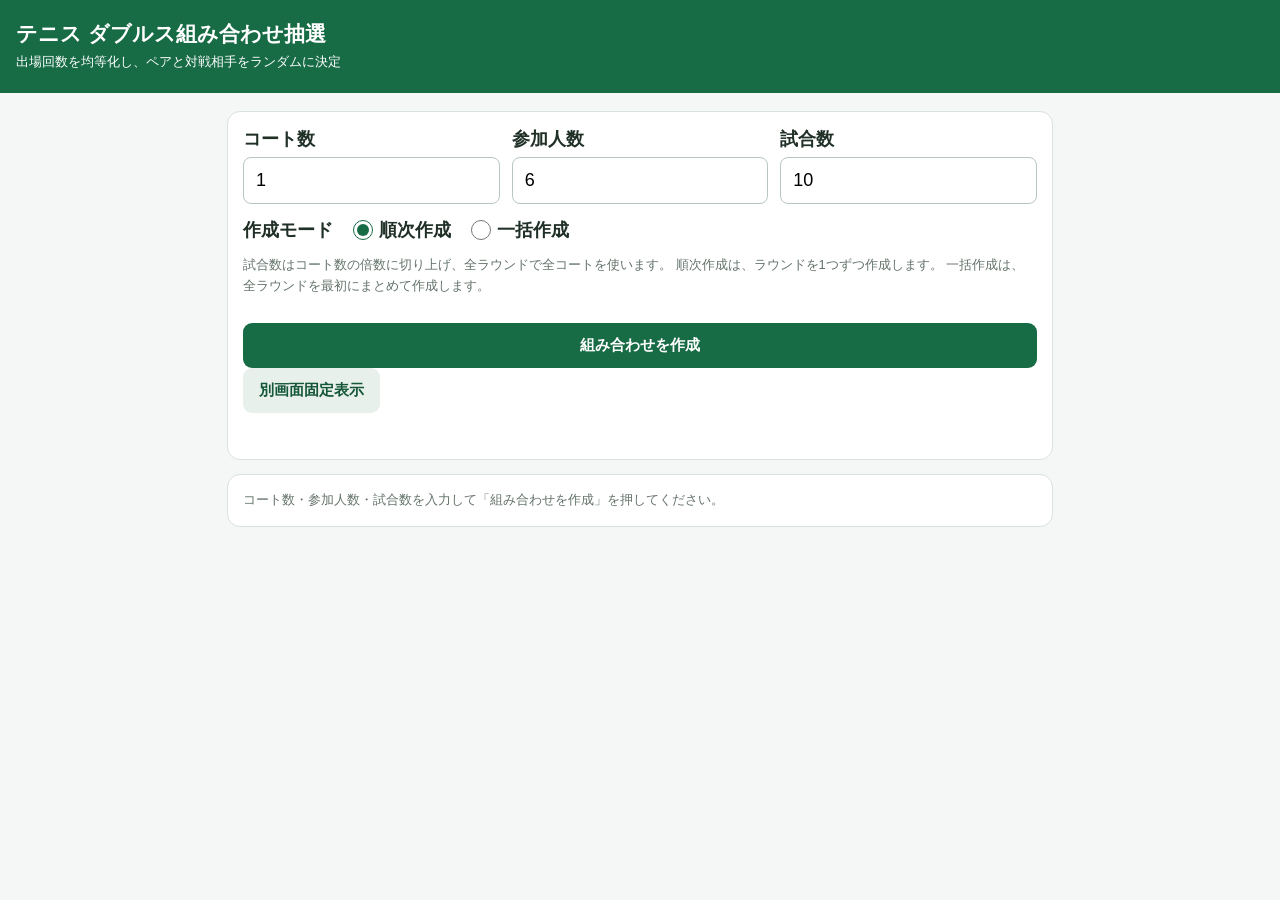
==== index.html @ 8c83d3bb "Add button for fixed display in new view" ====
<!doctype html>
<html lang="ja">
<head>
  <meta charset="utf-8">
  <meta name="viewport" content="width=device-width, initial-scale=1">
  <title>テニス ダブルス組み合わせ抽選</title>
  <link rel="stylesheet" href="style.css">
</head>

<body>
  <header>
    <h1>テニス ダブルス組み合わせ抽選</h1>
    <p class="hint">出場回数を均等化し、ペアと対戦相手をランダムに決定</p>
  </header>

  <main>
    <section class="panel">
      <div class="fields">
        <label>コート数
          <input id="courts" type="number" min="1" max="30" value="1" inputmode="numeric">
        </label>
        <label>参加人数
          <input id="players" type="number" min="4" max="200" value="6" inputmode="numeric">
        </label>
        <label>試合数
          <input id="totalMatches" type="number" min="1" max="1000" value="10" inputmode="numeric">
        </label>
      </div>
      <div class="mode" role="radiogroup" aria-label="作成モード">
        <span class="mode-title">作成モード</span>
        <label class="mode-option"><input type="radio" name="mode" value="seq" checked> 順次作成</label>
        <label class="mode-option"><input type="radio" name="mode" value="bulk"> 一括作成</label>
      </div>
      <p class="hint">
        試合数はコート数の倍数に切り上げ、全ラウンドで全コートを使います。
        順次作成は、ラウンドを1つずつ作成します。
        一括作成は、全ラウンドを最初にまとめて作成します。
      </p>
      <button class="primary" id="generate" type="button">組み合わせを作成</button>
      <button class="secondary wide" id="openView" type="button" disabled>別画面固定表示</button>
      <p id="error" class="hint error" role="alert"></p>
    </section>

    <section class="panel" id="results">
      <div class="hint">コート数・参加人数・試合数を入力して「組み合わせを作成」を押してください。</div>
    </section>
  </main>

  <script>
  (() => {
    'use strict';

    const $ = id => document.getElementById(id);
    let session = null;        // { courts, n, totalRounds, rounds: [], mode: 'bulk' | 'seq', requested }
    let matchByNo = new Map(); // 試合番号 → 試合

    /* ---------- ユーティリティ ---------- */
    function shuffle(array) {
      const a = array.slice();
      for (let i = a.length - 1; i > 0; i--) {
        const j = Math.floor(Math.random() * (i + 1));
        [a[i], a[j]] = [a[j], a[i]];
      }
      return a;
    }

    // 範囲は入力欄の min / max（HTML側）を使う
    function readInt(id, label) {
      const el = $(id);
      const min = Number(el.min), max = Number(el.max), value = Number(el.value);
      if (!Number.isInteger(value) || value < min || value > max) {
        throw new Error(label + 'は' + min + '〜' + max + 'で入力してください。');
      }
      return value;
    }

    /* ---------- 抽選ロジック ---------- */

    function newStats(n) {
      return {
        played: Array(n + 1).fill(0),                 // 出場回数
        partner: new Uint16Array((n + 1) * (n + 1)),  // ペアになった回数
        at: (a, b) => (a < b ? a * (n + 1) + b : b * (n + 1) + a)
      };
    }

    // 試合のリストを実績に加える
    function countMatches(stats, matches) {
      const { played, partner, at } = stats;
      matches.forEach(m => {
        const [a, b] = m.teamA, [c, d] = m.teamB;
        [a, b, c, d].forEach(p => played[p]++);
        partner[at(a, b)]++;
        partner[at(c, d)]++;
      });
    }

    // 順次作成の実績：完了にチェックが入っている試合に加え、
    // 直前のラウンドは進行中として全試合を出場済みに数える
    // （未完了でも次を作ったときに、同じ人が続けて選ばれないようにするため）
    function collectStats(n) {
      const lastRound = session.rounds[session.rounds.length - 1];
      const counted = new Set(lastRound ? lastRound.matches.map(m => m.no) : []);
      document.querySelectorAll('.match-check:checked').forEach(x => counted.add(Number(x.dataset.match)));

      const stats = newStats(n);
      countMatches(stats, [...counted].map(no => matchByNo.get(no)));
      return stats;
    }

    // 1ラウンド分を作る（実績 stats をもとに選出と並べ替え）
    function createRound(stats, courts, n, roundIndex) {
      const { played, partner, at } = stats;
      const ids = Array.from({ length: n }, (_, i) => i + 1);

      // 並べ方の悪さ：同じペアになった回数の合計（対戦相手の重複は見ない）
      function cost(arr) {
        let c = 0;
        for (let i = 0; i < arr.length; i += 4) {
          c += partner[at(arr[i], arr[i + 1])] + partner[at(arr[i + 2], arr[i + 3])];
        }
        return c;
      }

      // 出場回数が同じ人同士だけを入れ替えて並べる（回数の順序は崩さない）
      function shuffleTies(arr) {
        const out = [];
        for (let i = 0; i < arr.length; ) {
          let j = i;
          while (j < arr.length && played[arr[j]] === played[arr[i]]) j++;
          out.push(...shuffle(arr.slice(i, j)));
          i = j;
        }
        return out;
      }

      // 出場回数が少ない順に必要人数を選ぶ。
      //   ・境目より回数の少ない人は全員出場（sure）
      //   ・境目と同じ回数の人（pool）は、その中から不足分を選ぶ。
      //     誰を選ぶかは待機の有無ではなく、同じペアが重ならないことで決める
      const need = courts * 4;
      const order = shuffle(ids).sort((a, b) => played[a] - played[b]);
      const cut = played[order[need - 1]];
      const sure = order.filter(p => played[p] < cut);
      const pool = order.filter(p => played[p] === cut);
      const take = need - sure.length;

      function build() {
        const sh = shuffle(pool);
        return { arr: shuffleTies([...sure, ...sh.slice(0, take)]), spare: sh.slice(take) };
      }

      // ランダム抽選＋山登りで、同じペアの少ない「選び方・並べ方」を探す
      let cur = build();
      let curCost = cost(cur.arr);

      for (let t = 0; t < 200 && curCost > 0; t++) {
        const cand = build();
        const c = cost(cand.arr);
        if (c < curCost) { cur = cand; curCost = c; }
      }

      const { arr, spare } = cur;
      for (let t = 0; t < 400 && curCost > 0; t++) {
        const i = Math.floor(Math.random() * arr.length);
        if (spare.length && played[arr[i]] === cut && Math.random() < 0.5) {
          // 出場者と、同じ回数の待機候補を入れ替える
          const k = Math.floor(Math.random() * spare.length);
          [arr[i], spare[k]] = [spare[k], arr[i]];
          const c = cost(arr);
          if (c <= curCost) curCost = c;
          else [arr[i], spare[k]] = [spare[k], arr[i]];
        } else {
          // 出場者同士で、同じ回数の人を入れ替える
          const j = Math.floor(Math.random() * arr.length);
          if (i === j || played[arr[i]] !== played[arr[j]]) continue;
          [arr[i], arr[j]] = [arr[j], arr[i]];
          const c = cost(arr);
          if (c <= curCost) curCost = c;
          else [arr[i], arr[j]] = [arr[j], arr[i]];
        }
      }

      // 回数が少ない人から順に、先頭の試合・左のチームの先頭へ詰める
      //   1試合目 = [A1・A2 vs B1・B2]、2試合目 = …
      const chosenSet = new Set(arr);
      const matches = [];
      for (let c = 0; c < courts; c++) {
        const [a, b, x, y] = arr.slice(c * 4, c * 4 + 4);
        matches.push({ no: roundIndex * courts + c + 1, court: c + 1, teamA: [a, b], teamB: [x, y] });
      }
      return { matches, waiting: ids.filter(x => !chosenSet.has(x)) };
    }

    // 一括作成：全ラウンドを、作成済みのラウンドをすべて実績として数えながら順に作る。
    // existing（作成済みのラウンド）があるときは、その続きのラウンドだけを作って返す。
    // 何通りか作り直して、同じペアの重複が最も少ない組み合わせを採用する
    // （入力が大きいときは時間で打ち切り、最低1通りは必ず作る）
    function buildAll(courts, n, totalRounds, existing = []) {
      const pairRepeats = partner => partner.reduce((t, v) => t + (v > 1 ? v - 1 : 0), 0);
      const base = existing.flatMap(r => r.matches);
      const started = performance.now();
      let best = null, bestScore = Infinity;

      for (let attempt = 0; attempt < 20; attempt++) {
        const stats = newStats(n);
        countMatches(stats, base);
        const rounds = [];
        for (let r = existing.length; r < totalRounds; r++) {
          const round = createRound(stats, courts, n, r);
          rounds.push(round);
          countMatches(stats, round.matches);
        }
        const score = pairRepeats(stats.partner);
        if (score < bestScore) { best = rounds; bestScore = score; }
        if (bestScore === 0 || performance.now() - started > 400) break;
      }
      return best;
    }

    /* ---------- 描画 ---------- */
    const pairText = pair => pair[0] + '・' + pair[1];

    function renderMatch(m) {
      return `
        <div class="match" id="match-${m.no}" role="button" tabindex="0" aria-pressed="false">
          <div class="match-head"><span>第${m.no}試合</span><b>コート${m.court}</b></div>
          <div class="teams">
            <div class="team">${pairText(m.teamA)}</div>
            <div class="vs">VS</div>
            <div class="team">${pairText(m.teamB)}</div>
          </div>
          <div class="match-bottom">
            <span class="tap-hint">タッチで完了</span>
            <span class="done-badge">✔ 完了（もう一度タッチで取消）</span>
            <input type="checkbox" class="match-check" data-match="${m.no}" hidden>
          </div>
        </div>`;
    }

    /* ---------- 別タブ表示 ----------
       抽選結果と完了状況を URL の # 以降に入れて、同じページを「結果の表示」で開く。
       更新しても同じ内容が出て、スタイルも同じ style.css をそのまま使える。
       形式：#view=コート数/人数/ラウンド（~区切り）&done=完了した試合番号（,区切り）
             ラウンドは試合（,区切り）、試合は「A1-A2.B1-B2」 */
    function encodeView(done = []) {
      const rounds = session.rounds
        .map(r => r.matches.map(m => m.teamA.join('-') + '.' + m.teamB.join('-')).join(','))
        .join('~');
      return '#view=' + session.courts + '/' + session.n + '/' + rounds +
        (done.length ? '&done=' + done.join(',') : '');
    }

    // 不正な値なら null を返す（通常の画面を表示する）
    function decodeView(hash) {
      const m = /^#view=(\d+)\/(\d+)\/([\d.,~-]+)(?:&done=([\d,]*))?$/.exec(hash);
      if (!m) return null;
      const courts = Number(m[1]), n = Number(m[2]);
      if (courts < 1 || n < courts * 4) return null;

      const rounds = [];
      for (const text of m[3].split('~')) {
        const matches = text.split(',').map((t, c) => {
          const teams = t.split('.').map(x => x.split('-').map(Number));
          return { no: rounds.length * courts + c + 1, court: c + 1, teamA: teams[0], teamB: teams[1] };
        });
        const ids = matches.flatMap(x => x.teamA && x.teamB ? [...x.teamA, ...x.teamB] : [NaN]);
        const valid = matches.length === courts && ids.length === courts * 4 &&
          matches.every(x => x.teamA.length === 2 && x.teamB.length === 2) &&
          new Set(ids).size === ids.length &&
          ids.every(x => Number.isInteger(x) && x >= 1 && x <= n);
        if (!valid) return null;

        const used = new Set(ids);
        rounds.push({ matches, waiting: Array.from({ length: n }, (_, i) => i + 1).filter(x => !used.has(x)) });
      }

      const done = m[4] ? m[4].split(',').map(Number) : [];
      if (done.some(no => !Number.isInteger(no) || no < 1 || no > rounds.length * courts)) return null;
      return { courts, n, rounds, done };
    }

    // 別タブの表示：完了のチェックと参加者別の試合数も、元の画面と同じように使える
    function showView(view) {
      const { courts, n, rounds, done } = view;
      const title = '抽選結果（コート' + courts + '・' + n + '人）';

      session = { courts, n, totalRounds: rounds.length, rounds, mode: 'view', requested: rounds.length * courts };
      matchByNo = new Map(rounds.flatMap(r => r.matches).map(m => [m.no, m]));

      document.title = title;
      document.querySelector('header h1').textContent = title;
      document.querySelector('header .hint').hidden = true;
      document.querySelector('main > .panel').hidden = true; // 入力フォーム
      $('results').innerHTML = `
        <div class="stats">
          <div class="stat"><small>合計試合数</small><b>${rounds.length * courts}</b></div>
          <div class="stat"><small>完了試合数</small><b id="doneCount">0</b></div>
        </div>
        <label class="all-check-label">
          <input type="checkbox" id="checkAll"> 全試合を一括で完了にする
        </label>
        <div id="rounds">${rounds.map(renderRound).join('')}</div>
        ${renderCountTable(n)}`;

      const doneSet = new Set(done);
      document.querySelectorAll('.match-check').forEach(x => { x.checked = doneSet.has(Number(x.dataset.match)); });
      updateProgress();
    }

    function openInNewTab() {
      const done = [...document.querySelectorAll('.match-check:checked')].map(x => Number(x.dataset.match));
      if (!window.open(location.href.split('#')[0] + encodeView(done), '_blank')) {
        $('error').textContent = 'ポップアップがブロックされました。許可してからもう一度押してください。';
      }
    }

    function renderRound(round, index) {
      const waiting = round.waiting.length
        ? round.waiting.map(x => x + '番').join('、')
        : 'なし';
      return `
        <div class="round" id="round-${index + 1}">
          <b>🎾第${index + 1}ラウンド</b>
          ${round.matches.map(renderMatch).join('')}
          <div class="waiting">待機：${waiting}</div>
        </div>`;
    }

    function renderCountTable(n) {
      const rows = Array.from({ length: n }, (_, i) => `
          <tr>
            <td>${i + 1}番</td>
            <td class="done-cell" id="done-count-${i + 1}">0回</td>
          </tr>`).join('');
      return `
        <div class="round">
          <b class="count-title">参加者別 試合数</b>
          <table>
            <thead><tr><th>参加者番号</th><th>完了試合数</th></tr></thead>
            <tbody>${rows}</tbody>
          </table>
        </div>`;
    }

    function renderResults(requested) {
      const { courts, n, totalRounds } = session;
      const total = totalRounds * courts;
      $('results').innerHTML = `
        <b>抽選結果：${totalRounds}ラウンド・合計${total}試合</b>
        ${requested !== total
          ? `<p class="hint">入力された${requested}試合を、全コートを使い切る${total}試合（${totalRounds}ラウンド）に調整しました。</p>`
          : ''}
        <div class="stats">
          <div class="stat"><small>コート数</small><b>${courts}</b></div>
          <div class="stat"><small>参加人数</small><b>${n}</b></div>
          <div class="stat"><small>合計試合数</small><b>${total}</b></div>
          <div class="stat"><small>作成済みラウンド</small><b id="createdRounds">0</b></div>
          <div class="stat"><small>完了試合数</small><b id="doneCount">0</b></div>
        </div>
        <label class="all-check-label">
          <input type="checkbox" id="checkAll"> 作成済みの全ラウンドを一括で完了にする
        </label>
        <div id="rounds"></div>
        <div class="next-area" id="nextArea"></div>
        ${renderCountTable(n)}`;
    }

    // ラウンドを1つ作って末尾に追加する
    function addRound() {
      const { courts, n } = session;
      const index = session.rounds.length;
      const round = createRound(collectStats(n), courts, n, index);

      session.rounds.push(round);
      round.matches.forEach(m => matchByNo.set(m.no, m));
      $('rounds').insertAdjacentHTML('beforeend', renderRound(round, index));
      $('createdRounds').textContent = session.rounds.length;
      updateProgress();
      return index + 1;
    }

    // 一括作成：作成済みの全ラウンドをまとめて表示する
    function showAllRounds(rounds) {
      session.rounds = rounds;
      rounds.forEach(r => r.matches.forEach(m => matchByNo.set(m.no, m)));
      $('rounds').innerHTML = rounds.map(renderRound).join('');
      $('createdRounds').textContent = rounds.length;
      updateProgress();
    }

    // 「次のラウンドを作成」ボタン：直前のラウンドが未完了でも押せる
    function updateNextArea(lastDone) {
      if (session.mode === 'view') return; // 別タブ表示には次のラウンド作成はない
      const created = session.rounds.length;
      if (created >= session.totalRounds) {
        $('nextArea').innerHTML = '<p class="hint">全ラウンドを作成しました。</p>';
        return;
      }
      $('nextArea').innerHTML = `
        <button class="primary" data-action="next" type="button">
          第${created + 1}ラウンドを作成
        </button>
        <p class="hint">${lastDone
          ? '完了試合数の実績をもとに、出場回数が均等になるよう組みます。'
          : '第' + created + 'ラウンドに未完了の試合があります。作成すると、第' + created + 'ラウンドは出場済みとして扱います。'}</p>`;
    }

    function updateProgress() {
      const checks = [...document.querySelectorAll('.match-check')];
      const checked = checks.filter(x => x.checked);
      const doneNos = new Set(checked.map(x => Number(x.dataset.match)));
      $('doneCount').textContent = checked.length;

      // 一括チェック：全試合完了ならON、一部だけなら中間表示
      const all = $('checkAll');
      all.checked = checks.length > 0 && checked.length === checks.length;
      all.indeterminate = checked.length > 0 && checked.length < checks.length;
      checks.forEach(x => {
        const card = $('match-' + x.dataset.match);
        card.classList.toggle('done', x.checked);
        card.setAttribute('aria-pressed', x.checked);
      });

      // 参加者別の完了試合数：チェック状態から毎回数え直す（外せば自動で減算）
      const tally = Array(session.n + 1).fill(0);
      doneNos.forEach(no => {
        const m = matchByNo.get(no);
        [...m.teamA, ...m.teamB].forEach(p => tally[p]++);
      });
      for (let i = 1; i <= session.n; i++) {
        $('done-count-' + i).textContent = tally[i] + '回';
      }

      // 別タブ表示では、更新しても完了状況が残るよう URL に保存する
      if (session.mode === 'view') {
        history.replaceState(null, '', location.pathname + location.search + encodeView([...doneNos].sort((a, b) => a - b)));
      }

      // 最後に作ったラウンドが全て完了か
      const last = session.rounds[session.rounds.length - 1];
      updateNextArea(last.matches.every(m => doneNos.has(m.no)));
    }

    // すべての試合が完了したあとに試合数が増えたとき、作成済みの内容を残して続きのラウンドを作る
    //   順次作成：次のラウンドを1つ作る　／　一括作成：増えた分のラウンドをまとめて作る
    function continueRounds(requested) {
      const { courts, n, mode } = session;
      const old = session.rounds;
      const doneMax = old.length * courts; // これまでの試合はすべて完了済み

      disarm();
      session.totalRounds = Math.ceil(requested / courts);
      session.requested = requested;
      const all = mode === 'bulk' ? old.concat(buildAll(courts, n, session.totalRounds, old)) : old;

      renderResults(requested);
      showAllRounds(all);
      document.querySelectorAll('.match-check').forEach(x => { x.checked = Number(x.dataset.match) <= doneMax; });
      updateProgress();

      const first = mode === 'bulk' ? old.length + 1 : addRound();
      $('round-' + first).scrollIntoView({ behavior: 'smooth' });
    }

    /* ---------- 実行 ---------- */
    // 作り直しの確認：confirm() は埋め込み表示などで無効になり、
    // ボタンが効かないように見えるため、ボタンの2回押しで確認する
    let armed = null, armTimer = null;

    function disarm() {
      if (!armed) return;
      armed.btn.textContent = armed.label;
      armed = null;
      clearTimeout(armTimer);
    }

    function confirmByButton(btn) {
      if (armed && armed.btn === btn) { disarm(); return true; } // 2回目の押下で実行
      disarm();
      armed = { btn, label: btn.textContent };
      btn.textContent = 'もう一度押すと再組合';
      armTimer = setTimeout(disarm, 4000);
      return false;
    }

    function draw(btn) {
      $('error').textContent = '';
      try {
        const courts    = readInt('courts', 'コート数');
        const n         = readInt('players', '参加人数');
        const requested = readInt('totalMatches', '試合数');
        const mode      = document.querySelector('input[name="mode"]:checked').value;

        // 全コートを同時に使うには、1コートあたり4人が必要
        if (n < courts * 4) {
          throw new Error('コート数' + courts + 'には最低' + (courts * 4) + '人必要です。'
            + 'コート数を減らすか、参加人数を増やしてください。');
        }

        // すべての試合が完了していて、同じ設定のまま試合数だけを変えたとき
        //   ・作成済みより増えた → 続きのラウンドを作る
        //   ・減らした（または切り上げ分の範囲内）→ 何もしない
        //   ・作成時と同じ試合数 → 通常の作り直し
        const allDone = session && [...document.querySelectorAll('.match-check')].every(x => x.checked);
        if (allDone && session.courts === courts && session.n === n && session.mode === mode) {
          if (requested > session.totalRounds * courts) {
            continueRounds(requested);
            return;
          }
          if (requested !== session.requested) return;
        }

        // 作成済みの組み合わせやチェックが消える前に確認する
        // （一括作成はチェックがなければ、そのまま作り直す）
        if (session && (document.querySelector('.match-check:checked') ||
                        (session.mode === 'seq' && session.rounds.length > 1)) &&
            !confirmByButton(btn)) {
          return;
        }

        // 試合数は「コート数の倍数」に切り上げ、最終ラウンドも全コートを使う
        const totalRounds = Math.ceil(requested / courts);

        session = { courts, n, totalRounds, rounds: [], mode, requested };
        matchByNo = new Map();
        renderResults(requested);
        $('openView').disabled = false; // 組み合わせができてから使える
        if (mode === 'bulk') {
          showAllRounds(buildAll(courts, n, totalRounds)); // 全ラウンドを一度に作る
        } else {
          addRound(); // 最初は第1ラウンドだけ作る
        }
        $('results').scrollIntoView({ behavior: 'smooth' });
      } catch (e) {
        $('error').textContent = e.message;
      }
    }

    $('generate').addEventListener('click', e => draw(e.currentTarget));
    $('openView').addEventListener('click', openInNewTab);

    // 別タブ（#view=...）で開かれたときは、結果だけを表示する
    const view = decodeView(location.hash);
    if (view) showView(view);

    // 試合の枠をタッチ（クリック）すると、完了／取り消しを切り替える
    // （完了の状態は、見えない .match-check に持たせている）
    function toggleMatch(card) {
      const box = card.querySelector('.match-check');
      box.checked = !box.checked;
      updateProgress();
    }

    // 結果エリアのイベントは1回だけ登録（再描画しても付け直し不要）
    const results = $('results');

    results.addEventListener('change', e => {
      if (e.target.id !== 'checkAll') return;
      // 作成済みの全試合をまとめて ON/OFF
      document.querySelectorAll('.match-check').forEach(x => { x.checked = e.target.checked; });
      updateProgress();
    });

    results.addEventListener('keydown', e => {
      if ((e.key === 'Enter' || e.key === ' ') && e.target.classList.contains('match')) {
        e.preventDefault();
        toggleMatch(e.target);
      }
    });

    results.addEventListener('click', e => {
      const card = e.target.closest('.match');
      if (card) {
        toggleMatch(card);
        return;
      }
      const action = e.target.dataset.action;
      if (action === 'next') {
        const no = addRound();
        $('round-' + no).scrollIntoView({ behavior: 'smooth' });
      }
    });
  })();
  </script>
</body>
</html>
---- style.css ----
/* ライト（既定）。色はここにまとめ、ダークは下の media query で差し替える */
:root {
  color-scheme: light dark;

  --bg: #f4f7f5;
  --surface: #fff;
  --text: #203027;
  --muted: #64736a;
  --border: #d9e2dc;
  --divider: #e1e9e3;
  --soft: #f0f5f1;
  --error: #b42318;

  --green: #176b45;          /* 背景に使う緑（ヘッダー・主ボタン） */
  --on-green: #fff;          /* 緑の上の文字 */
  --green-text: #176b45;     /* 面の上に置く緑（文字・チェック・枠） */
  --btn-soft: #e8f0eb;
  --btn-soft-text: #145638;

  --input-bg: #fff;
  --input-text: #000;
  --input-border: #b9c8bf;

  --match-head: #526258;
  --team-bg: #f1f6f2;
  --vs: #78857d;
  --waiting: #5d6c62;
  --done-bg: #f0f7f2;
  --done-border: #9bc5a8;
}

/* ダーク（端末の設定がダークのときだけ、上の色を差し替える） */
@media (prefers-color-scheme: dark) {
  :root {
    --bg: #101612;
    --surface: #18211b;
    --text: #e6efe9;
    --muted: #9db0a4;
    --border: #2c3a32;
    --divider: #2c3a32;
    --soft: #202c25;
    --error: #ff8a80;

    --green: #1f7a50;
    --on-green: #fff;
    --green-text: #5fd39b;
    --btn-soft: #26352c;
    --btn-soft-text: #bfe8d2;

    --input-bg: #101612;
    --input-text: #e6efe9;
    --input-border: #415449;

    --match-head: #a8bbb0;
    --team-bg: #202c25;
    --vs: #8a9e92;
    --waiting: #a8bbb0;
    --done-bg: #1c3326;
    --done-border: #2f6b49;
  }
}

* {
  box-sizing: border-box;
}

body {
  margin: 0;
  background: var(--bg);
  color: var(--text);
  font-family: -apple-system, BlinkMacSystemFont, "Hiragino Sans",
               "Noto Sans JP", Meiryo, sans-serif;
}

/* ---------- レイアウト ---------- */
header {
  background: var(--green);
  color: var(--on-green);
  padding: 20px 16px;
}
header h1 {
  margin: 0;
  font-size: 21px;
}
header .hint {
  color: var(--on-green);
  margin: 4px 0 0;
}

main {
  max-width: 850px;
  margin: 18px auto;
  padding: 0 12px 40px;
}

.panel {
  background: var(--surface);
  border: 1px solid var(--border);
  border-radius: 13px;
  padding: 15px;
  margin-bottom: 14px;
}

.hint {
  font-size: 13px;
  color: var(--muted);
  line-height: 1.6;
}

/* ---------- 入力フォーム ---------- */
.fields {
  display: grid;
  grid-template-columns: repeat(3, 1fr);
  gap: 12px;
}

label {
  font-weight: 650;
  font-size: 18px;
}

input[type=number] {
  display: block;
  width: 100%;
  margin-top: 6px;
  padding: 12px;
  border: 1px solid var(--input-border);
  border-radius: 8px;
  background: var(--input-bg);
  color: var(--input-text);
  font-size: 18px;
}

.mode {
  display: flex;
  align-items: center;
  flex-wrap: wrap;
  gap: 8px 20px;
  margin-top: 14px;
  font-size: 18px;
}
.mode-title {
  font-weight: 650;
}
.mode-option {
  display: flex;
  align-items: center;
  gap: 6px;
  cursor: pointer;
}
.mode-option input {
  width: 20px;
  height: 20px;
  margin: 0;
  accent-color: var(--green-text);
}

.error {
  color: var(--error);
  font-size: 14px;
  font-weight: 700;
  min-height: 1.6em;
  margin: 8px 0 0;
}

/* ---------- ボタン ---------- */
button {
  border: 0;
  border-radius: 9px;
  padding: 13px 16px;
  font-size: 15px;
  font-weight: 700;
  cursor: pointer;
}
.primary {
  background: var(--green);
  color: var(--on-green);
  width: 100%;
  margin-top: 14px;
}
.secondary {
  background: var(--btn-soft);
  color: var(--btn-soft-text);
}

/* ---------- 結果ヘッダー ---------- */
.toolbar {
  display: flex;
  justify-content: space-between;
  align-items: center;
  gap: 8px;
  flex-wrap: wrap;
}

.stats {
  display: flex;
  gap: 8px;
  flex-wrap: wrap;
  margin: 12px 0;
}
.stat {
  background: var(--soft);
  padding: 9px 12px;
  border-radius: 8px;
}
.stat small {
  display: block;
  color: var(--muted);
  font-size: 11px;
}
.stat b {
  font-size: 19px;
}

/* ---------- ラウンド・試合 ---------- */
.round {
  margin-top: 18px;
  font-size: 20px;
}

.all-check-label {
  display: flex;
  align-items: center;
  gap: 8px;
  font-size: 16px;
  font-weight: 650;
  cursor: pointer;
  margin: 4px 0 12px;
}
.all-check-label input {
  width: 23px;
  height: 23px;
  accent-color: var(--green-text);
}

.next-area {
  margin-top: 18px;
}
.next-area .primary {
  margin-top: 0;
}
.next-area .hint {
  margin: 6px 0 0;
  text-align: center;
}

.match {
  border: 1px solid var(--border);
  border-radius: 10px;
  padding: 11px;
  margin: 8px 0;
  cursor: pointer;
  touch-action: manipulation;
  user-select: none;
  -webkit-tap-highlight-color: transparent;
}
.match:focus-visible {
  outline: 3px solid var(--green-text);
  outline-offset: 2px;
}
.match.done {
  background: var(--done-bg);
  border-color: var(--done-border);
}

.match-head {
  display: flex;
  justify-content: space-between;
  font-size: 18px;
  color: var(--match-head);
  margin-bottom: 9px;
}

.teams {
  display: grid;
  grid-template-columns: 1fr auto 1fr;
  gap: 7px;
  align-items: center;
}
.team {
  background: var(--team-bg);
  padding: 12px 5px;
  text-align: center;
  border-radius: 8px;
  font-weight: 700;
  font-size: 30px;
}
.vs {
  font-size: 12px;
  color: var(--vs);
}

.match-bottom {
  display: flex;
  justify-content: center;
  align-items: center;
  gap: 8px;
  margin-top: 11px;
  padding-top: 9px;
  border-top: 1px solid var(--divider);
}
.tap-hint {
  font-size: 14px;
  color: var(--muted);
}
.match.done .tap-hint {
  display: none;
}

.done-badge {
  display: none;
  font-size: 14px;
  font-weight: 700;
  color: var(--green-text);
}
.match.done .done-badge {
  display: inline;
}

.waiting {
  font-size: 16px;
  color: var(--waiting);
  line-height: 1.6;
  margin-top: 8px;
}

/* ---------- 出場回数表 ---------- */
table {
  width: 100%;
  border-collapse: collapse;
  font-size: 20px;
}
th, td {
  padding: 8px;
  border-bottom: 1px solid var(--border);
  text-align: center;
}
td.done-cell {
  font-weight: 700;
  color: var(--green-text);
}
.count-title {
  display: block;
  text-align: center;
  font-size: 22px;
}

@media (max-width: 500px) {
  .fields {
    grid-template-columns: 1fr;
  }
}
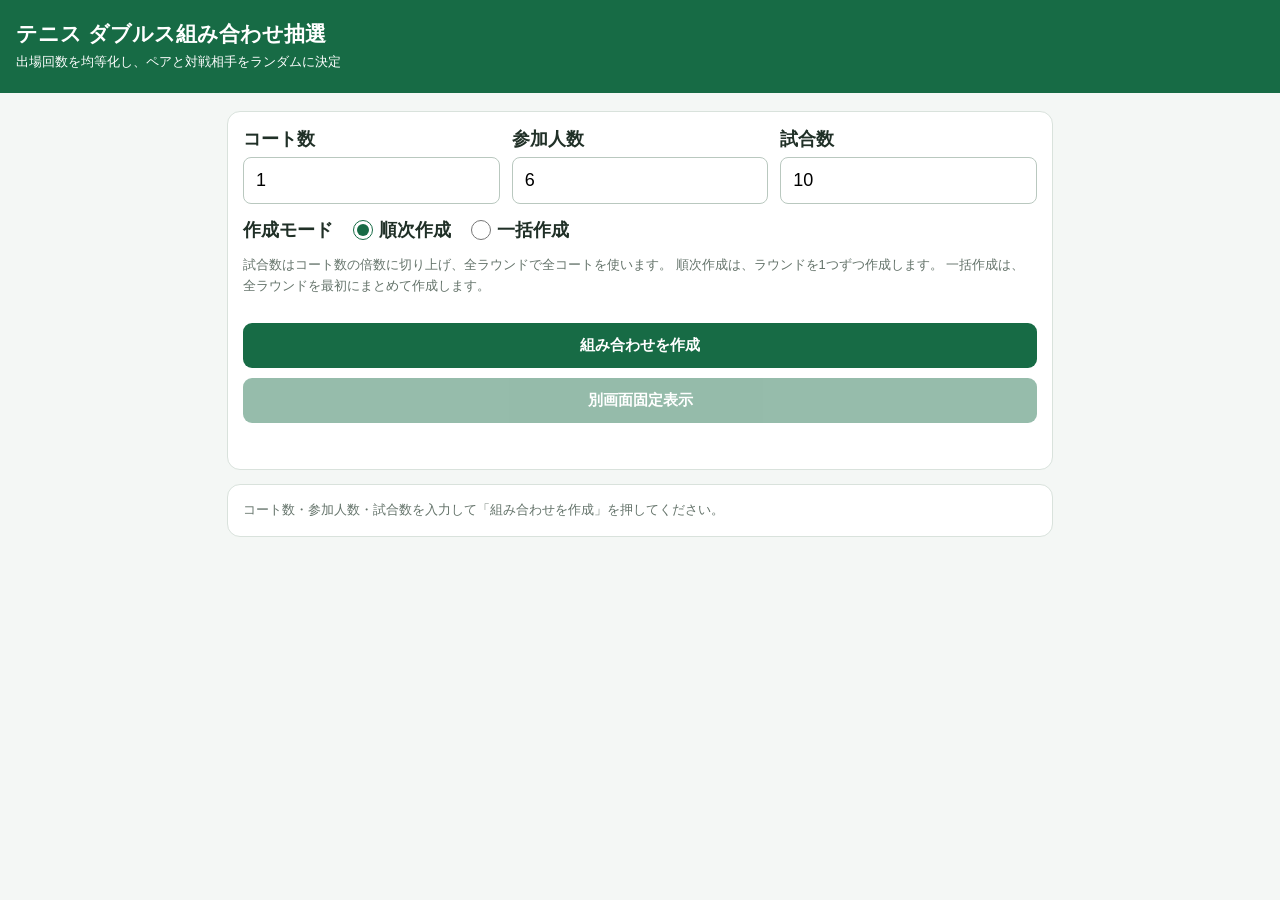
==== commit da9f2f32: "Change button class from secondary to primary" ====
--- a/index.html
+++ b/index.html
@@ -37,7 +37,7 @@
         一括作成は、全ラウンドを最初にまとめて作成します。
       </p>
       <button class="primary" id="generate" type="button">組み合わせを作成</button>
-      <button class="secondary wide" id="openView" type="button" disabled>別画面固定表示</button>
+      <button class="primary wide" id="openView" type="button" disabled>別画面固定表示</button>
       <p id="error" class="hint error" role="alert"></p>
     </section>
 
--- a/style.css
+++ b/style.css
@@ -14,8 +14,6 @@
   --green: #176b45;          /* 背景に使う緑（ヘッダー・主ボタン） */
   --on-green: #fff;          /* 緑の上の文字 */
   --green-text: #176b45;     /* 面の上に置く緑（文字・チェック・枠） */
-  --btn-soft: #e8f0eb;
-  --btn-soft-text: #145638;
 
   --input-bg: #fff;
   --input-text: #000;
@@ -44,8 +42,6 @@
     --green: #1f7a50;
     --on-green: #fff;
     --green-text: #5fd39b;
-    --btn-soft: #26352c;
-    --btn-soft-text: #bfe8d2;
 
     --input-bg: #101612;
     --input-text: #e6efe9;
@@ -178,20 +174,15 @@
   width: 100%;
   margin-top: 14px;
 }
-.secondary {
-  background: var(--btn-soft);
-  color: var(--btn-soft-text);
+.wide {
+  margin-top: 10px; /* 作成ボタンの下に続けて置くときの間隔 */
+}
+button:disabled {
+  opacity: 0.45;
+  cursor: not-allowed;
 }
 
 /* ---------- 結果ヘッダー ---------- */
-.toolbar {
-  display: flex;
-  justify-content: space-between;
-  align-items: center;
-  gap: 8px;
-  flex-wrap: wrap;
-}
-
 .stats {
   display: flex;
   gap: 8px;
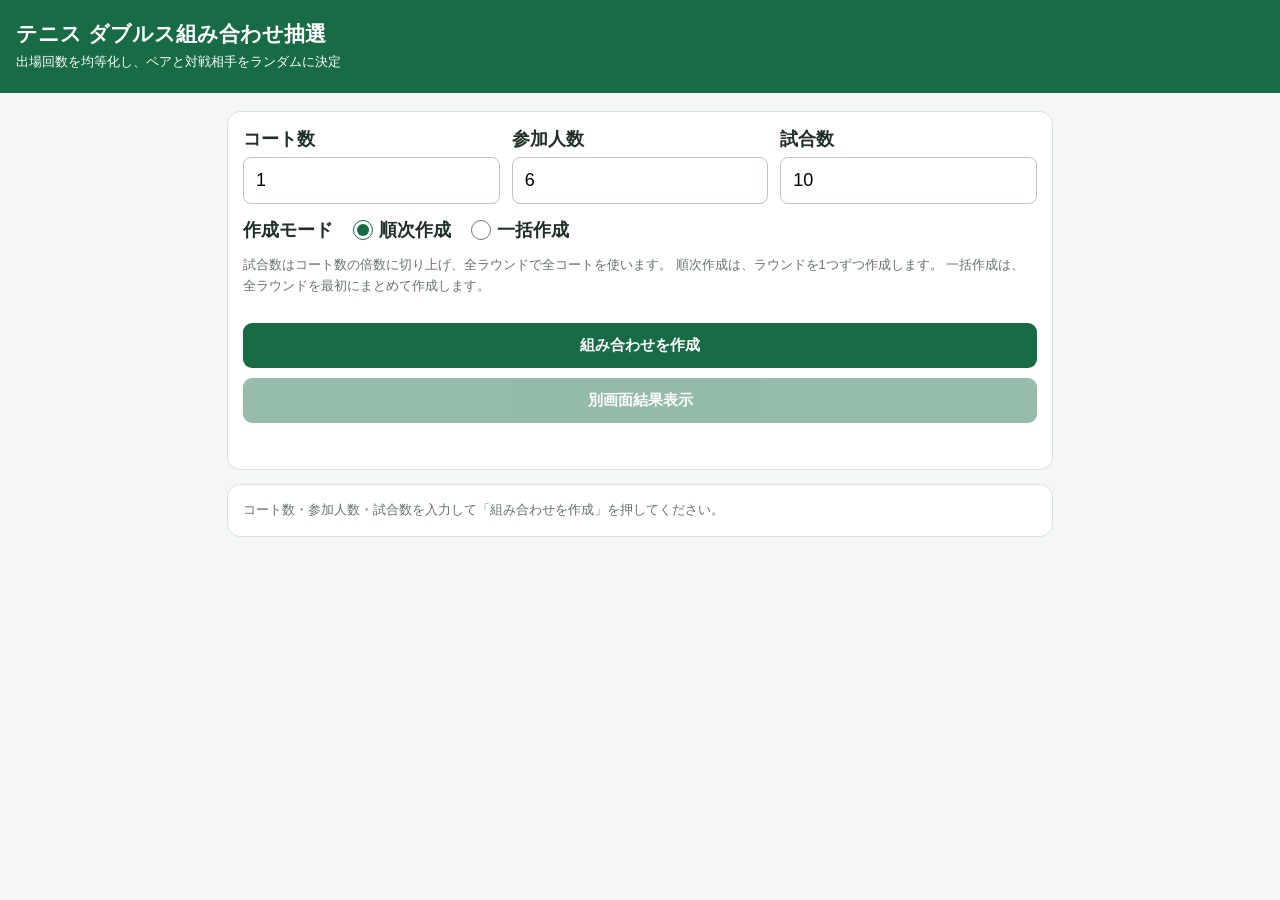
==== commit fc140d8c: "Change button text from '固定表示' to '結果表示'" ====
--- a/index.html
+++ b/index.html
@@ -37,7 +37,7 @@
         一括作成は、全ラウンドを最初にまとめて作成します。
       </p>
       <button class="primary" id="generate" type="button">組み合わせを作成</button>
-      <button class="primary wide" id="openView" type="button" disabled>別画面固定表示</button>
+      <button class="primary wide" id="openView" type="button" disabled>別画面結果表示</button>
       <p id="error" class="hint error" role="alert"></p>
     </section>
 
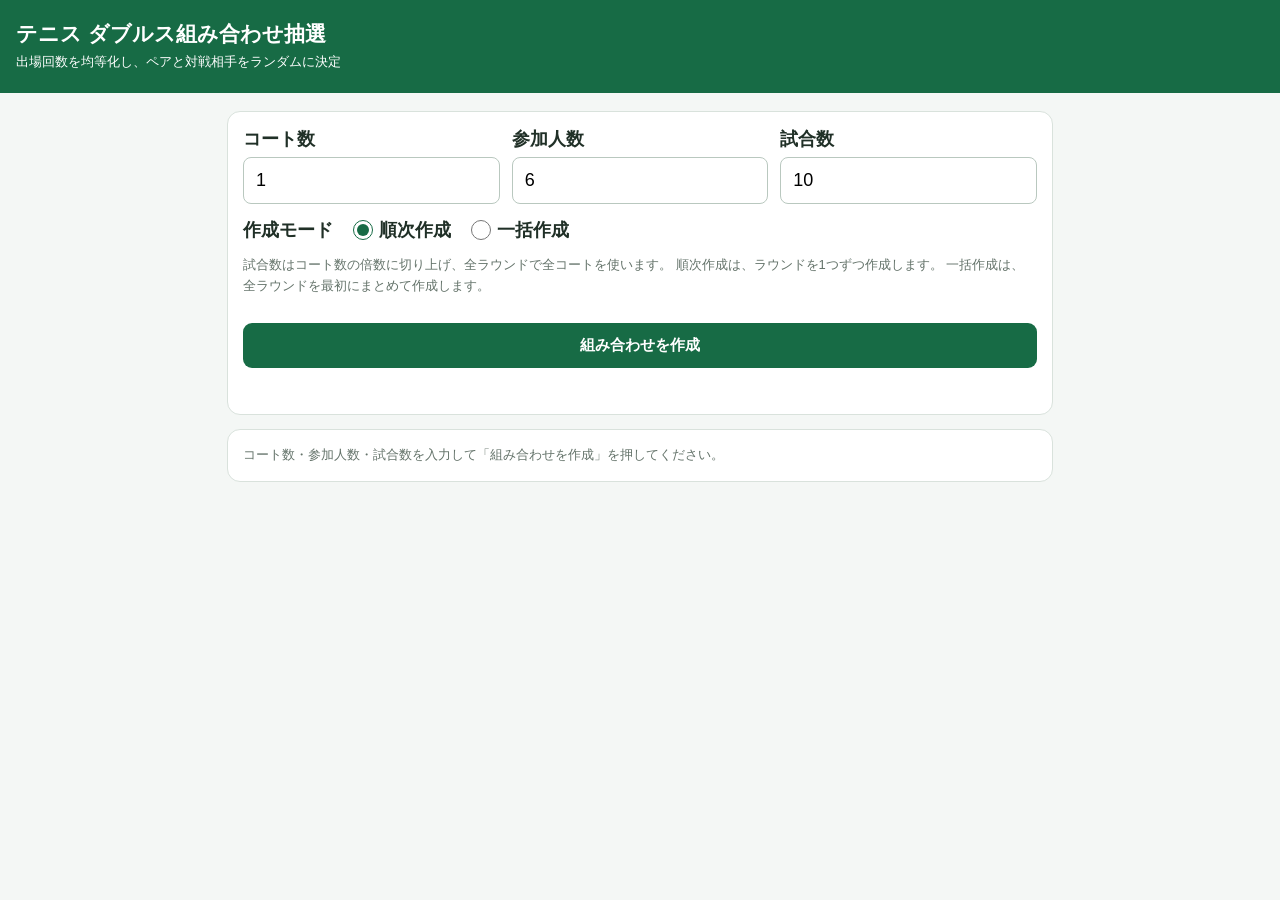
==== commit a328e499: "Refactor state management and remove view functionality Refactor state management for saving and res" ====
--- a/index.html
+++ b/index.html
@@ -37,7 +37,6 @@
         一括作成は、全ラウンドを最初にまとめて作成します。
       </p>
       <button class="primary" id="generate" type="button">組み合わせを作成</button>
-      <button class="primary wide" id="openView" type="button" disabled>別画面結果表示</button>
       <p id="error" class="hint error" role="alert"></p>
     </section>
 
@@ -238,28 +237,37 @@
         </div>`;
     }
 
-    /* ---------- 別タブ表示 ----------
-       抽選結果と完了状況を URL の # 以降に入れて、同じページを「結果の表示」で開く。
-       更新しても同じ内容が出て、スタイルも同じ style.css をそのまま使える。
-       形式：#view=コート数/人数/ラウンド（~区切り）&done=完了した試合番号（,区切り）
+    /* ---------- 状態の保存・復元 ----------
+       抽選結果・入力値・完了状況を URL の # 以降に保存する。
+       更新（再読み込み）しても同じ画面に戻り、URL を保存・共有すれば同じ結果を開ける。
+       形式：#s=コート数/人数/モード(s=順次,b=一括)/入力試合数/ラウンド（~区切り）&done=完了した試合番号（,区切り）
              ラウンドは試合（,区切り）、試合は「A1-A2.B1-B2」 */
-    function encodeView(done = []) {
+    function encodeState(done) {
       const rounds = session.rounds
         .map(r => r.matches.map(m => m.teamA.join('-') + '.' + m.teamB.join('-')).join(','))
         .join('~');
-      return '#view=' + session.courts + '/' + session.n + '/' + rounds +
+      return '#s=' + [session.courts, session.n, session.mode === 'bulk' ? 'b' : 's', session.requested, rounds].join('/') +
         (done.length ? '&done=' + done.join(',') : '');
     }
 
-    // 不正な値なら null を返す（通常の画面を表示する）
-    function decodeView(hash) {
-      const m = /^#view=(\d+)\/(\d+)\/([\d.,~-]+)(?:&done=([\d,]*))?$/.exec(hash);
+    // 入力欄の min / max の範囲内か
+    function inRange(id, value) {
+      const el = $(id);
+      return Number.isInteger(value) && value >= Number(el.min) && value <= Number(el.max);
+    }
+
+    // 不正な値なら null を返す（初期画面のままにする）
+    function decodeState(hash) {
+      const m = /^#s=(\d+)\/(\d+)\/([sb])\/(\d+)\/([\d.,~-]+)(?:&done=([\d,]*))?$/.exec(hash);
       if (!m) return null;
-      const courts = Number(m[1]), n = Number(m[2]);
-      if (courts < 1 || n < courts * 4) return null;
-
+      const courts = Number(m[1]), n = Number(m[2]), requested = Number(m[4]);
+      const mode = m[3] === 'b' ? 'bulk' : 'seq';
+      if (!inRange('courts', courts) || !inRange('players', n) || !inRange('totalMatches', requested)) return null;
+      if (n < courts * 4) return null;
+
+      const totalRounds = Math.ceil(requested / courts);
       const rounds = [];
-      for (const text of m[3].split('~')) {
+      for (const text of m[5].split('~')) {
         const matches = text.split(',').map((t, c) => {
           const teams = t.split('.').map(x => x.split('-').map(Number));
           return { no: rounds.length * courts + c + 1, court: c + 1, teamA: teams[0], teamB: teams[1] };
@@ -274,45 +282,30 @@
         const used = new Set(ids);
         rounds.push({ matches, waiting: Array.from({ length: n }, (_, i) => i + 1).filter(x => !used.has(x)) });
       }
-
-      const done = m[4] ? m[4].split(',').map(Number) : [];
+      // 作成済みのラウンド数は、総ラウンド数以下（一括作成は全ラウンドが揃っている）
+      if (rounds.length > totalRounds || (mode === 'bulk' && rounds.length !== totalRounds)) return null;
+
+      const done = m[6] ? m[6].split(',').map(Number) : [];
       if (done.some(no => !Number.isInteger(no) || no < 1 || no > rounds.length * courts)) return null;
-      return { courts, n, rounds, done };
-    }
-
-    // 別タブの表示：完了のチェックと参加者別の試合数も、元の画面と同じように使える
-    function showView(view) {
-      const { courts, n, rounds, done } = view;
-      const title = '抽選結果（コート' + courts + '・' + n + '人）';
-
-      session = { courts, n, totalRounds: rounds.length, rounds, mode: 'view', requested: rounds.length * courts };
-      matchByNo = new Map(rounds.flatMap(r => r.matches).map(m => [m.no, m]));
-
-      document.title = title;
-      document.querySelector('header h1').textContent = title;
-      document.querySelector('header .hint').hidden = true;
-      document.querySelector('main > .panel').hidden = true; // 入力フォーム
-      $('results').innerHTML = `
-        <div class="stats">
-          <div class="stat"><small>合計試合数</small><b>${rounds.length * courts}</b></div>
-          <div class="stat"><small>完了試合数</small><b id="doneCount">0</b></div>
-        </div>
-        <label class="all-check-label">
-          <input type="checkbox" id="checkAll"> 全試合を一括で完了にする
-        </label>
-        <div id="rounds">${rounds.map(renderRound).join('')}</div>
-        ${renderCountTable(n)}`;
+      return { courts, n, mode, requested, totalRounds, rounds, done };
+    }
+
+    // 保存した状態を画面に戻す
+    function restoreState(state) {
+      const { courts, n, mode, requested, totalRounds, rounds, done } = state;
+      $('courts').value = courts;
+      $('players').value = n;
+      $('totalMatches').value = requested;
+      document.querySelector('input[name="mode"][value="' + mode + '"]').checked = true;
+
+      session = { courts, n, totalRounds, rounds: [], mode, requested };
+      matchByNo = new Map();
+      renderResults(requested);
+      showAllRounds(rounds);
 
       const doneSet = new Set(done);
       document.querySelectorAll('.match-check').forEach(x => { x.checked = doneSet.has(Number(x.dataset.match)); });
       updateProgress();
-    }
-
-    function openInNewTab() {
-      const done = [...document.querySelectorAll('.match-check:checked')].map(x => Number(x.dataset.match));
-      if (!window.open(location.href.split('#')[0] + encodeView(done), '_blank')) {
-        $('error').textContent = 'ポップアップがブロックされました。許可してからもう一度押してください。';
-      }
     }
 
     function renderRound(round, index) {
@@ -391,7 +384,6 @@
 
     // 「次のラウンドを作成」ボタン：直前のラウンドが未完了でも押せる
     function updateNextArea(lastDone) {
-      if (session.mode === 'view') return; // 別タブ表示には次のラウンド作成はない
       const created = session.rounds.length;
       if (created >= session.totalRounds) {
         $('nextArea').innerHTML = '<p class="hint">全ラウンドを作成しました。</p>';
@@ -432,10 +424,9 @@
         $('done-count-' + i).textContent = tally[i] + '回';
       }
 
-      // 別タブ表示では、更新しても完了状況が残るよう URL に保存する
-      if (session.mode === 'view') {
-        history.replaceState(null, '', location.pathname + location.search + encodeView([...doneNos].sort((a, b) => a - b)));
-      }
+      // 更新しても同じ画面に戻れるよう、状態を URL に保存する
+      history.replaceState(null, '', location.pathname + location.search +
+        encodeState([...doneNos].sort((a, b) => a - b)));
 
       // 最後に作ったラウンドが全て完了か
       const last = session.rounds[session.rounds.length - 1];
@@ -525,7 +516,6 @@
         session = { courts, n, totalRounds, rounds: [], mode, requested };
         matchByNo = new Map();
         renderResults(requested);
-        $('openView').disabled = false; // 組み合わせができてから使える
         if (mode === 'bulk') {
           showAllRounds(buildAll(courts, n, totalRounds)); // 全ラウンドを一度に作る
         } else {
@@ -538,11 +528,6 @@
     }
 
     $('generate').addEventListener('click', e => draw(e.currentTarget));
-    $('openView').addEventListener('click', openInNewTab);
-
-    // 別タブ（#view=...）で開かれたときは、結果だけを表示する
-    const view = decodeView(location.hash);
-    if (view) showView(view);
 
     // 試合の枠をタッチ（クリック）すると、完了／取り消しを切り替える
     // （完了の状態は、見えない .match-check に持たせている）
@@ -581,6 +566,10 @@
         $('round-' + no).scrollIntoView({ behavior: 'smooth' });
       }
     });
+
+    // 保存された状態（#s=...）があれば、前回の画面に戻す
+    const saved = decodeState(location.hash);
+    if (saved) restoreState(saved);
   })();
   </script>
 </body>
--- a/style.css
+++ b/style.css
@@ -174,13 +174,6 @@
   width: 100%;
   margin-top: 14px;
 }
-.wide {
-  margin-top: 10px; /* 作成ボタンの下に続けて置くときの間隔 */
-}
-button:disabled {
-  opacity: 0.45;
-  cursor: not-allowed;
-}
 
 /* ---------- 結果ヘッダー ---------- */
 .stats {
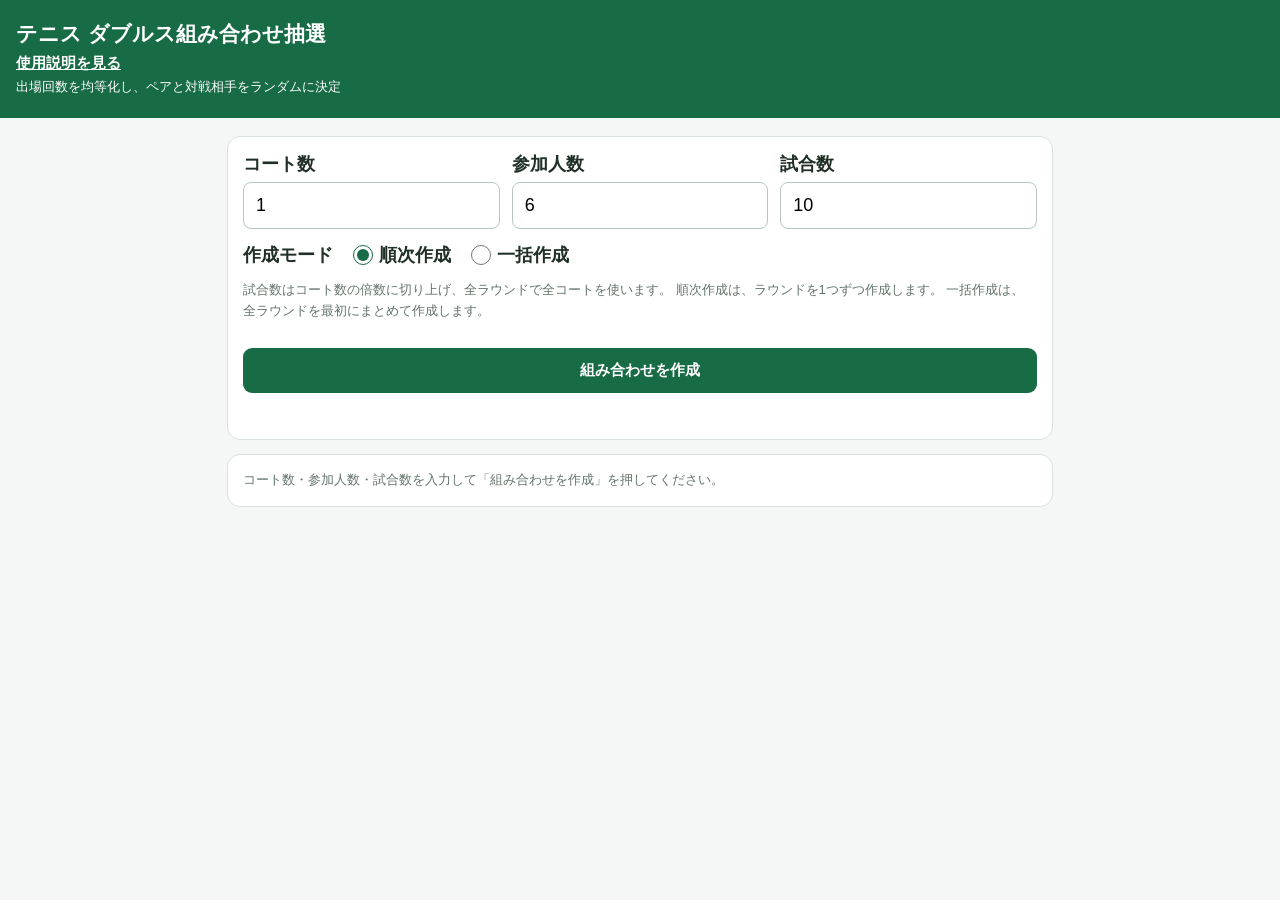
==== commit a4aa4874: "Add help link to index.html" ====
--- a/index.html
+++ b/index.html
@@ -10,6 +10,7 @@
 <body>
   <header>
     <h1>テニス ダブルス組み合わせ抽選</h1>
+    <p class="help-link"><a href="help.html" target="_blank" rel="noopener">使用説明を見る</a></p>
     <p class="hint">出場回数を均等化し、ペアと対戦相手をランダムに決定</p>
   </header>
 
--- a/style.css
+++ b/style.css
@@ -334,3 +334,50 @@
     grid-template-columns: 1fr;
   }
 }
+
+/* ---------- 使い方ページ ---------- */
+.help-link {
+  margin: 6px 0 0;
+  font-size: 15px;
+}
+.help-link a {
+  color: var(--on-green);
+  font-weight: 700;
+}
+
+.help p,
+.help li {
+  font-size: 16px;
+  line-height: 1.8;
+}
+.help h2 {
+  margin: 28px 0 8px;
+  font-size: 20px;
+  color: var(--green-text);
+}
+.help > p:first-child {
+  margin-top: 0;
+}
+.help ul,
+.help ol {
+  margin: 8px 0;
+  padding-left: 1.5em;
+}
+.help table {
+  margin: 8px 0 12px;
+  font-size: 15px;
+}
+.help th,
+.help td {
+  text-align: left;
+  vertical-align: top;
+  line-height: 1.7;
+}
+.help th {
+  background: var(--soft);
+}
+.help code {
+  background: var(--soft);
+  padding: 1px 5px;
+  border-radius: 4px;
+}
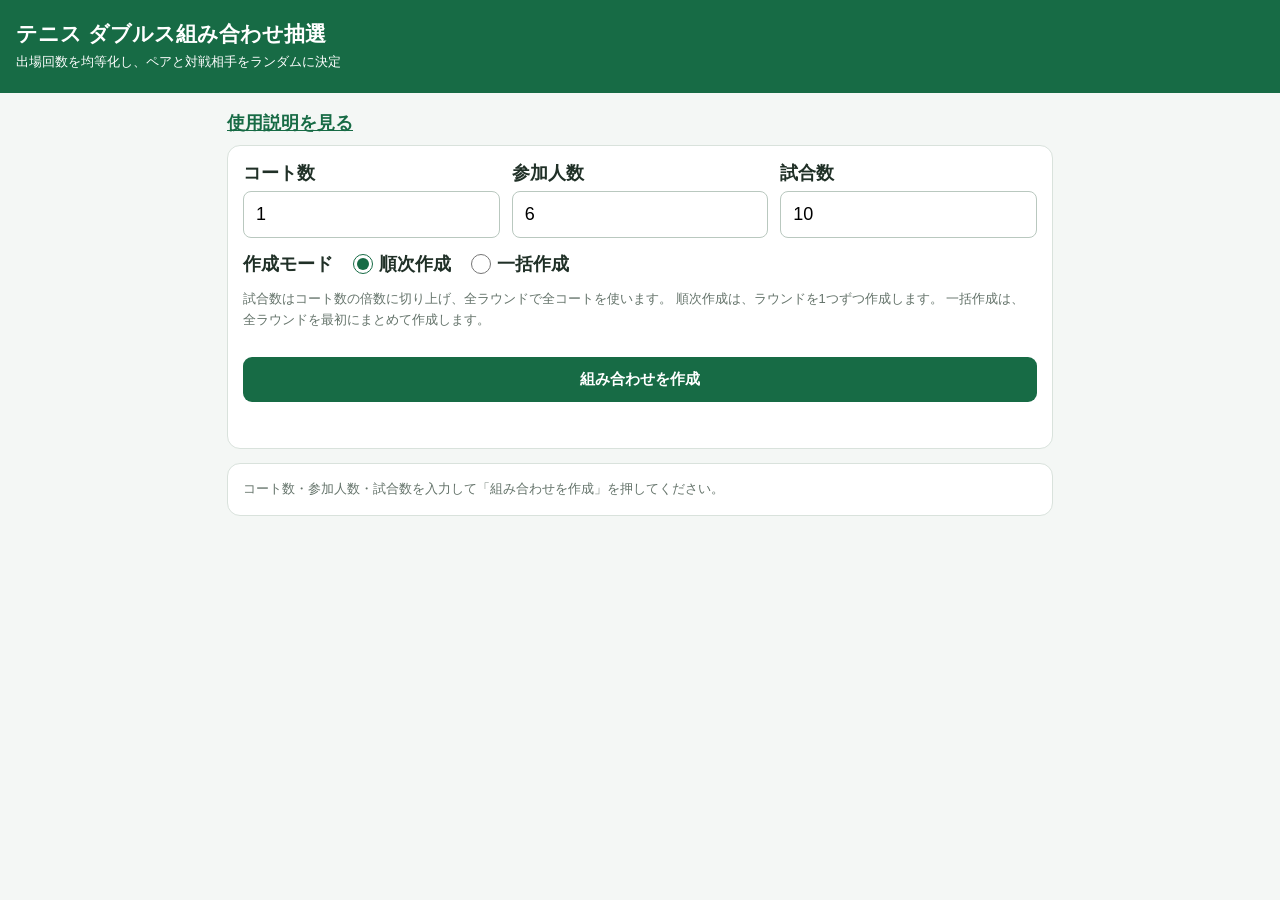
==== commit 0b59693e: "Move help link to main body section" ====
--- a/index.html
+++ b/index.html
@@ -10,11 +10,12 @@
 <body>
   <header>
     <h1>テニス ダブルス組み合わせ抽選</h1>
-    <p class="help-link"><a href="help.html" target="_blank" rel="noopener">使用説明を見る</a></p>
     <p class="hint">出場回数を均等化し、ペアと対戦相手をランダムに決定</p>
   </header>
 
   <main>
+    <p class="help-link"><a href="help.html" target="_blank" rel="noopener">使用説明を見る</a></p>
+
     <section class="panel">
       <div class="fields">
         <label>コート数
--- a/style.css
+++ b/style.css
@@ -337,22 +337,25 @@
 
 /* ---------- 使い方ページ ---------- */
 .help-link {
-  margin: 6px 0 0;
-  font-size: 15px;
+  margin: 0 0 10px;
+  font-size: 18px;
 }
 .help-link a {
-  color: var(--on-green);
+  color: var(--green-text);
   font-weight: 700;
 }
 
 .help p,
 .help li {
-  font-size: 16px;
+  font-size: 18px;
   line-height: 1.8;
+}
+.help-page header h1 {
+  font-size: 26px;
 }
 .help h2 {
   margin: 28px 0 8px;
-  font-size: 20px;
+  font-size: 22px;
   color: var(--green-text);
 }
 .help > p:first-child {
@@ -365,7 +368,7 @@
 }
 .help table {
   margin: 8px 0 12px;
-  font-size: 15px;
+  font-size: 16px;
 }
 .help th,
 .help td {
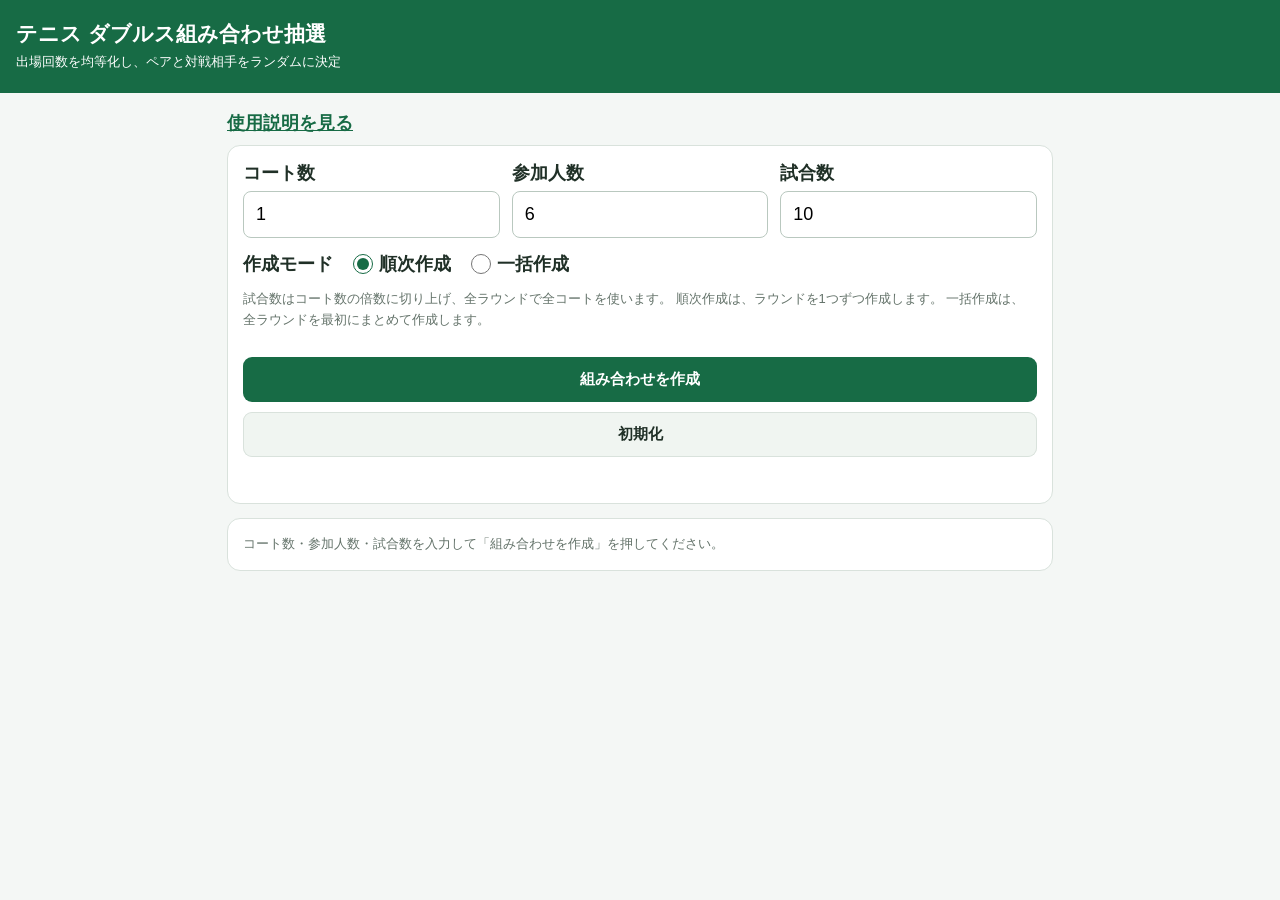
==== commit 5e3f03c0: "Implement reset dialog functionality Add reset dialog for clearing input and results." ====
--- a/index.html
+++ b/index.html
@@ -39,6 +39,7 @@
         一括作成は、全ラウンドを最初にまとめて作成します。
       </p>
       <button class="primary" id="generate" type="button">組み合わせを作成</button>
+      <button class="soft reset" id="reset" type="button">初期化</button>
       <p id="error" class="hint error" role="alert"></p>
     </section>
 
@@ -47,6 +48,14 @@
     </section>
   </main>
 
+  <dialog id="resetDialog" aria-labelledby="resetText">
+    <p id="resetText" class="dialog-text">入力した内容と抽選結果をすべて消して、初期画面に戻します。よろしいですか？</p>
+    <div class="dialog-actions">
+      <button class="soft" id="resetCancel" type="button">キャンセル</button>
+      <button class="primary" id="resetOk" type="button">OK</button>
+    </div>
+  </dialog>
+
   <script>
   (() => {
     'use strict';
@@ -54,6 +63,7 @@
     const $ = id => document.getElementById(id);
     let session = null;        // { courts, n, totalRounds, rounds: [], mode: 'bulk' | 'seq', requested }
     let matchByNo = new Map(); // 試合番号 → 試合
+    const initialResults = $('results').innerHTML; // 初期画面の結果エリア（初期化で戻す）
 
     /* ---------- ユーティリティ ---------- */
     function shuffle(array) {
@@ -531,6 +541,27 @@
 
     $('generate').addEventListener('click', e => draw(e.currentTarget));
 
+    // 初期化：入力値・抽選結果・完了チェック・保存された URL をすべて消して、初期画面に戻す
+    function resetAll() {
+      disarm();
+      session = null;
+      matchByNo = new Map();
+      document.querySelectorAll('input[type=number]').forEach(el => { el.value = el.defaultValue; });
+      document.querySelectorAll('input[name="mode"]').forEach(el => { el.checked = el.defaultChecked; });
+      $('error').textContent = '';
+      $('results').innerHTML = initialResults;
+      history.replaceState(null, '', location.pathname + location.search);
+      window.scrollTo({ top: 0, behavior: 'smooth' });
+    }
+
+    // 確認画面（<dialog>）：OK で初期化、キャンセルや Esc では何もしない
+    $('reset').addEventListener('click', () => $('resetDialog').showModal());
+    $('resetCancel').addEventListener('click', () => $('resetDialog').close());
+    $('resetOk').addEventListener('click', () => {
+      $('resetDialog').close();
+      resetAll();
+    });
+
     // 試合の枠をタッチ（クリック）すると、完了／取り消しを切り替える
     // （完了の状態は、見えない .match-check に持たせている）
     function toggleMatch(card) {
--- a/style.css
+++ b/style.css
@@ -174,6 +174,42 @@
   width: 100%;
   margin-top: 14px;
 }
+.soft {
+  background: var(--soft);
+  color: var(--text);
+  box-shadow: inset 0 0 0 1px var(--border);
+}
+.reset {
+  width: 100%;
+  margin-top: 10px;
+}
+
+/* ---------- 初期化の確認画面 ---------- */
+dialog {
+  width: calc(100% - 32px);
+  max-width: 420px;
+  padding: 20px;
+  border: 1px solid var(--border);
+  border-radius: 13px;
+  background: var(--surface);
+  color: var(--text);
+}
+dialog::backdrop {
+  background: rgba(0, 0, 0, 0.55);
+}
+.dialog-text {
+  margin: 0 0 18px;
+  font-size: 18px;
+  line-height: 1.7;
+}
+.dialog-actions {
+  display: flex;
+  gap: 10px;
+}
+.dialog-actions button {
+  flex: 1;
+  margin-top: 0;
+}
 
 /* ---------- 結果ヘッダー ---------- */
 .stats {
@@ -350,12 +386,9 @@
   font-size: 18px;
   line-height: 1.8;
 }
-.help-page header h1 {
-  font-size: 26px;
-}
 .help h2 {
   margin: 28px 0 8px;
-  font-size: 22px;
+  font-size: 20px;
   color: var(--green-text);
 }
 .help > p:first-child {
